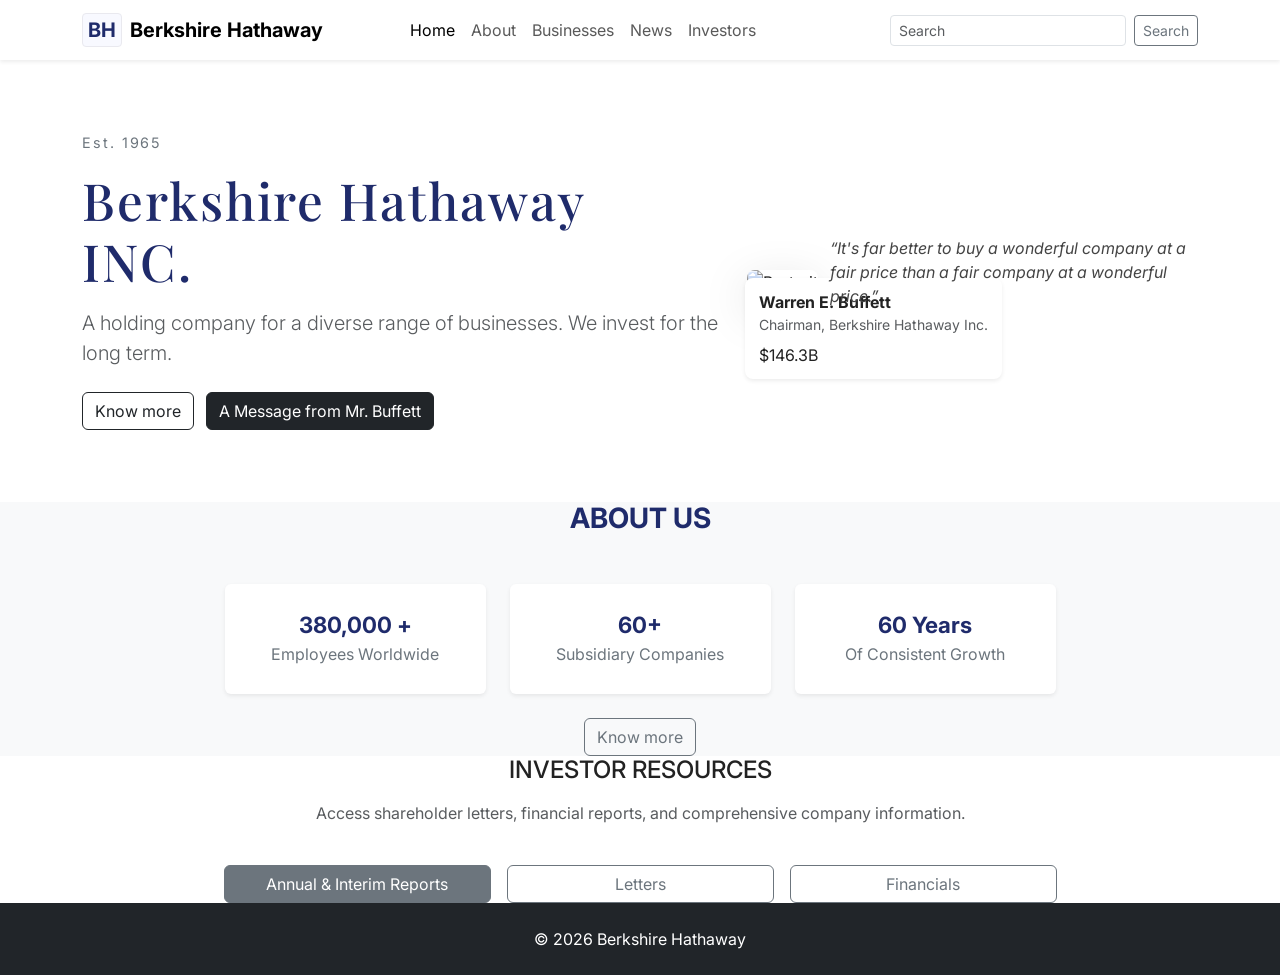
==== index.html @ 02ec0258 "Homepage: redesign hero, profile card, stats" ====
<!doctype html>
<html lang="en">
  <head>
    <meta charset="utf-8">
    <meta name="viewport" content="width=device-width, initial-scale=1">
    <title>G7 HCI Final Project — Home</title>
    <link href="https://fonts.googleapis.com/css2?family=Playfair+Display:wght@400;700;900&family=Inter:wght@300;400;600&display=swap" rel="stylesheet">
    <link href="https://cdn.jsdelivr.net/npm/bootstrap@5.3.2/dist/css/bootstrap.min.css" rel="stylesheet">
    <link rel="stylesheet" href="css/style.css">
  </head>
  <body>
    <nav class="navbar navbar-expand-lg navbar-light bg-white shadow-sm">
      <div class="container">
        <a class="navbar-brand d-flex align-items-center" href="#"><div class="brand-box me-2">BH</div><span class="fw-bold">Berkshire Hathaway</span></a>
        <button class="navbar-toggler" type="button" data-bs-toggle="collapse" data-bs-target="#navmenu">
          <span class="navbar-toggler-icon"></span>
        </button>
        <div class="collapse navbar-collapse" id="navmenu">
          <ul class="navbar-nav mx-auto mb-2 mb-lg-0">
            <li class="nav-item"><a class="nav-link active" href="#">Home</a></li>
            <li class="nav-item"><a class="nav-link" href="#about">About</a></li>
            <li class="nav-item"><a class="nav-link" href="#businesses">Businesses</a></li>
            <li class="nav-item"><a class="nav-link" href="#news">News</a></li>
            <li class="nav-item"><a class="nav-link" href="#investors">Investors</a></li>
          </ul>
          <form class="d-flex ms-auto" role="search">
            <input class="form-control form-control-sm me-2" type="search" placeholder="Search" aria-label="Search">
            <button class="btn btn-outline-secondary btn-sm" type="submit">Search</button>
          </form>
        </div>
      </div>
    </nav>

    <header class="hero py-6">
      <div class="container">
        <div class="row align-items-center">
          <div class="col-lg-7 text-center text-lg-start">
            <p class="est">Est. 1965</p>
            <h1 class="site-title">Berkshire Hathaway <span class="block">INC.</span></h1>
            <p class="lead text-muted mt-3">A holding company for a diverse range of businesses. We invest for the long term.</p>
            <div class="mt-4">
              <a href="#about" class="btn btn-outline-dark me-2">Know more</a>
              <a href="#message" class="btn btn-dark">A Message from Mr. Buffett</a>
            </div>
          </div>

          <div class="col-lg-5 position-relative mt-5 mt-lg-0">
            <img src="https://images.unsplash.com/photo-1544005313-94ddf0286df2?auto=format&fit=crop&w=800&q=80" alt="Portrait" class="img-fluid rounded-3 shadow-lg hero-img">
            <div class="profile-card shadow-sm">
              <div class="fw-bold">Warren E. Buffett</div>
              <div class="text-muted small">Chairman, Berkshire Hathaway Inc.</div>
              <div class="mt-2">$146.3B</div>
            </div>
            <blockquote class="blockquote-quote">“It's far better to buy a wonderful company at a fair price than a fair company at a wonderful price.”</blockquote>
          </div>
        </div>
      </div>
    </header>

    <section id="about" class="py-6 bg-light">
      <div class="container text-center">
        <h3 class="section-title">ABOUT US</h3>
        <div class="row mt-4 g-4 justify-content-center">
          <div class="col-md-3">
            <div class="stat-card shadow-sm p-4 bg-white rounded">
              <div class="stat-number">380,000 +</div>
              <div class="stat-label">Employees Worldwide</div>
            </div>
          </div>
          <div class="col-md-3">
            <div class="stat-card shadow-sm p-4 bg-white rounded">
              <div class="stat-number">60+</div>
              <div class="stat-label">Subsidiary Companies</div>
            </div>
          </div>
          <div class="col-md-3">
            <div class="stat-card shadow-sm p-4 bg-white rounded">
              <div class="stat-number">60 Years</div>
              <div class="stat-label">Of Consistent Growth</div>
            </div>
          </div>
        </div>
        <div class="mt-4"><a class="btn btn-outline-secondary" href="#">Know more</a></div>
      </div>
    </section>

    <section id="investors" class="py-6">
      <div class="container text-center">
        <h4 class="mb-3">INVESTOR RESOURCES</h4>
        <p class="text-muted">Access shareholder letters, financial reports, and comprehensive company information.</p>
        <div class="row mt-4 g-3 justify-content-center">
          <div class="col-md-3"><a class="btn btn-secondary w-100" href="#">Annual & Interim Reports</a></div>
          <div class="col-md-3"><a class="btn btn-outline-secondary w-100" href="#">Letters</a></div>
          <div class="col-md-3"><a class="btn btn-outline-secondary w-100" href="#">Financials</a></div>
        </div>
      </div>
    </section>

    <footer class="bg-dark text-white py-4">
      <div class="container text-center">© 2026 Berkshire Hathaway</div>
    </footer>

    <script src="https://cdn.jsdelivr.net/npm/bootstrap@5.3.2/dist/js/bootstrap.bundle.min.js"></script>
  </body>
</html>
---- css/style.css ----
/* Custom styles for the homepage */
:root{--accent:#1f2b6b;--muted:#6c757d}
body{font-family:Inter, system-ui, -apple-system, "Segoe UI", Roboto, "Helvetica Neue", Arial; color:#222}
.brand-box{width:40px;height:34px;border:1px solid #e9e9ef;display:inline-flex;align-items:center;justify-content:center;font-weight:700;background:#f8f9ff;color:var(--accent);border-radius:4px}
.hero{padding-top:4.5rem;padding-bottom:4.5rem}
.est{font-size:.9rem;color:var(--muted);letter-spacing:.12rem}
.site-title{font-family:'Playfair Display', serif;font-size:3.2rem;color:var(--accent);letter-spacing:.12rem}
.site-title .block{display:block}
.hero-img{width:100%;height:auto;object-fit:cover}
.profile-card{position:absolute;left:10px;top:10px;background:#fff;padding:12px 14px;border-radius:8px;min-width:160px}
.blockquote-quote{position:absolute;right:0;bottom:-30px;width:80%;font-style:italic;color:#444}
.section-title{color:var(--accent);font-weight:700}
.stat-card{min-height:110px}
.stat-number{font-size:1.4rem;font-weight:700;color:var(--accent)}
.stat-label{color:var(--muted)}
@media (max-width:991px){
	.site-title{font-size:2.2rem}
	.blockquote-quote{position:static;margin-top:12px}
	.profile-card{position:static;margin-top:12px}
}
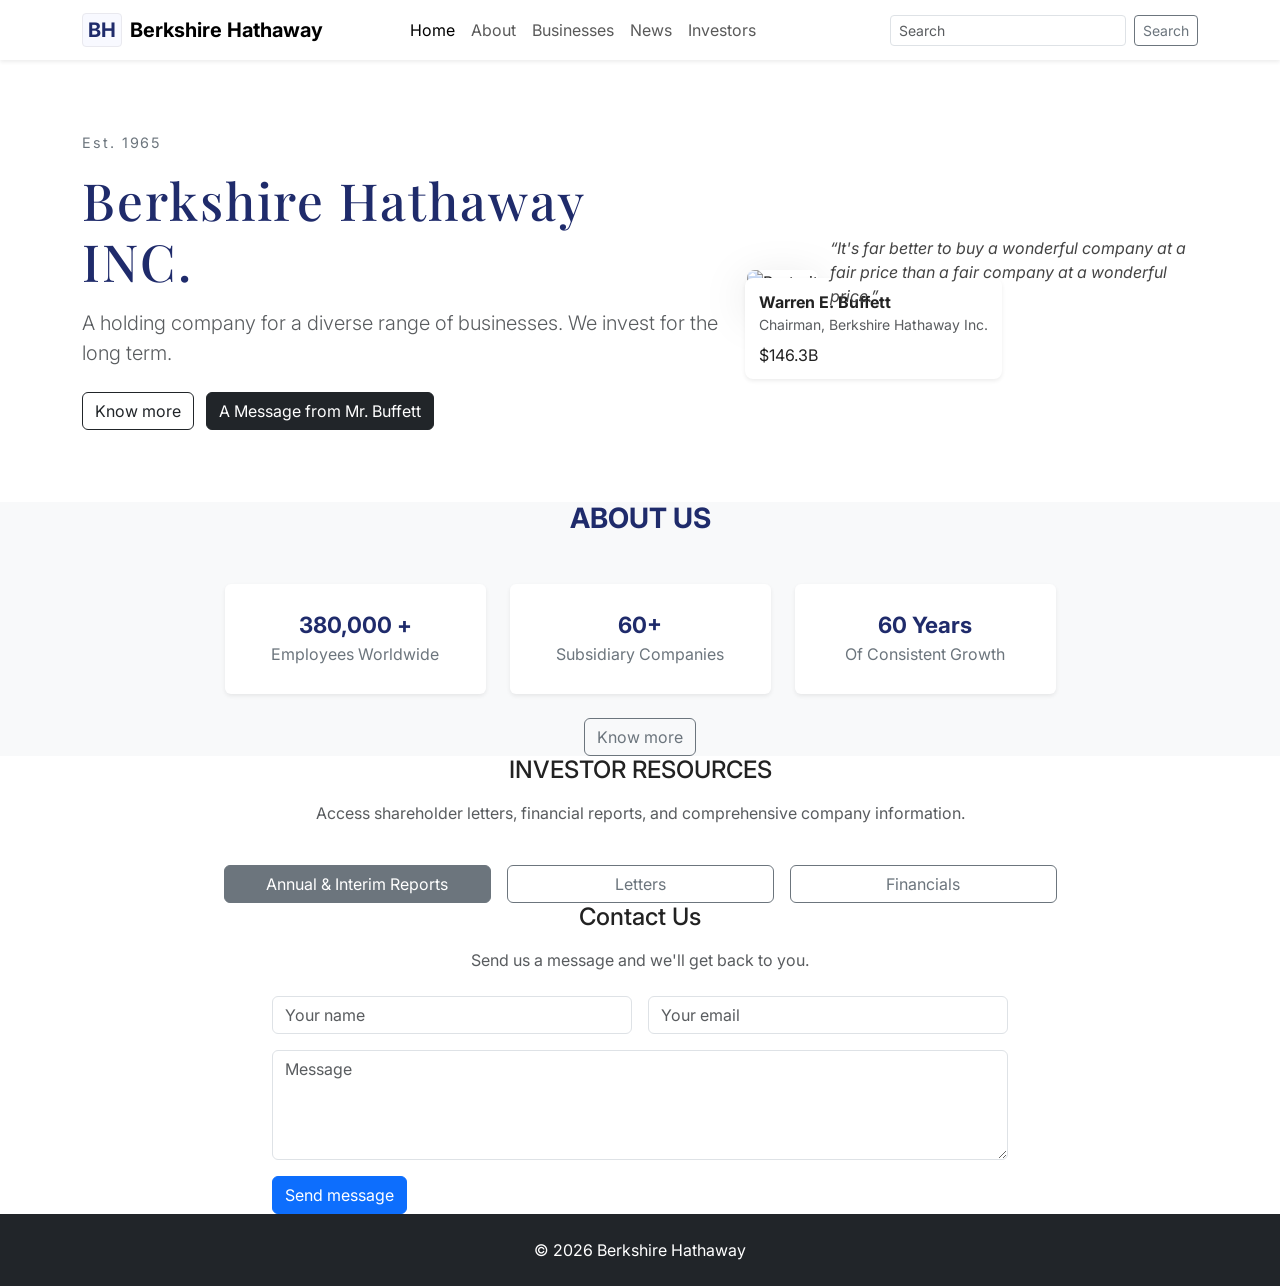
==== commit 9f8b91d3: "Add contact form and client JS to connect to backend" ====
--- a/index.html
+++ b/index.html
@@ -96,10 +96,39 @@
       </div>
     </section>
 
+    <section id="contact" class="py-6 bg-white">
+      <div class="container">
+        <div class="row justify-content-center">
+          <div class="col-lg-8">
+            <h4 class="text-center mb-3">Contact Us</h4>
+            <p class="text-center text-muted">Send us a message and we'll get back to you.</p>
+            <form id="contactForm" class="mt-4">
+              <div class="row g-3">
+                <div class="col-md-6">
+                  <input name="name" class="form-control" placeholder="Your name" required>
+                </div>
+                <div class="col-md-6">
+                  <input name="email" type="email" class="form-control" placeholder="Your email" required>
+                </div>
+                <div class="col-12">
+                  <textarea name="message" class="form-control" rows="4" placeholder="Message" required></textarea>
+                </div>
+                <div class="col-12 d-flex align-items-center">
+                  <button class="btn btn-primary me-3" type="submit">Send message</button>
+                  <div id="contactStatus" class="small text-muted"></div>
+                </div>
+              </div>
+            </form>
+          </div>
+        </div>
+      </div>
+    </section>
+
     <footer class="bg-dark text-white py-4">
       <div class="container text-center">© 2026 Berkshire Hathaway</div>
     </footer>
 
+    <script src="js/main.js"></script>
     <script src="https://cdn.jsdelivr.net/npm/bootstrap@5.3.2/dist/js/bootstrap.bundle.min.js"></script>
   </body>
 </html>
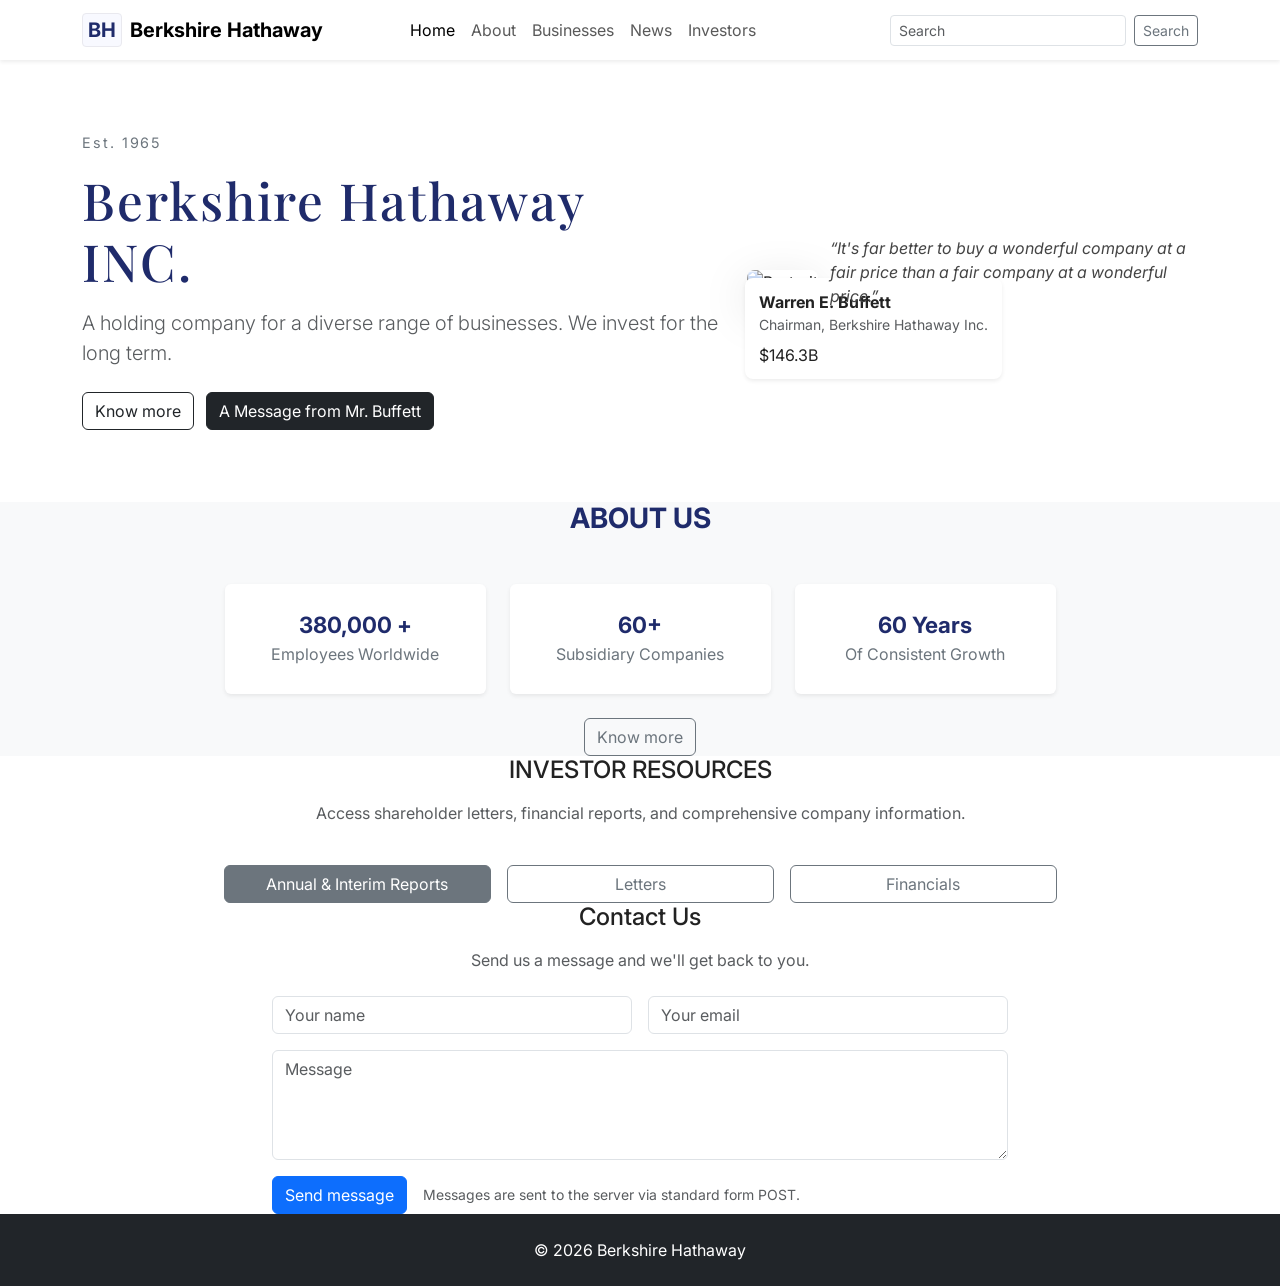
==== commit 9d791962: "Remove js/main.js and convert contact form to HTML POST" ====
--- a/index.html
+++ b/index.html
@@ -11,17 +11,17 @@
   <body>
     <nav class="navbar navbar-expand-lg navbar-light bg-white shadow-sm">
       <div class="container">
-        <a class="navbar-brand d-flex align-items-center" href="#"><div class="brand-box me-2">BH</div><span class="fw-bold">Berkshire Hathaway</span></a>
+        <a class="navbar-brand d-flex align-items-center" href="index.html"><div class="brand-box me-2">BH</div><span class="fw-bold">Berkshire Hathaway</span></a>
         <button class="navbar-toggler" type="button" data-bs-toggle="collapse" data-bs-target="#navmenu">
           <span class="navbar-toggler-icon"></span>
         </button>
         <div class="collapse navbar-collapse" id="navmenu">
           <ul class="navbar-nav mx-auto mb-2 mb-lg-0">
-            <li class="nav-item"><a class="nav-link active" href="#">Home</a></li>
-            <li class="nav-item"><a class="nav-link" href="#about">About</a></li>
-            <li class="nav-item"><a class="nav-link" href="#businesses">Businesses</a></li>
-            <li class="nav-item"><a class="nav-link" href="#news">News</a></li>
-            <li class="nav-item"><a class="nav-link" href="#investors">Investors</a></li>
+            <li class="nav-item"><a class="nav-link active" href="index.html">Home</a></li>
+            <li class="nav-item"><a class="nav-link" href="about.html">About</a></li>
+            <li class="nav-item"><a class="nav-link" href="#">Businesses</a></li>
+            <li class="nav-item"><a class="nav-link" href="news.html">News</a></li>
+            <li class="nav-item"><a class="nav-link" href="index.html#investors">Investors</a></li>
           </ul>
           <form class="d-flex ms-auto" role="search">
             <input class="form-control form-control-sm me-2" type="search" placeholder="Search" aria-label="Search">
@@ -102,7 +102,7 @@
           <div class="col-lg-8">
             <h4 class="text-center mb-3">Contact Us</h4>
             <p class="text-center text-muted">Send us a message and we'll get back to you.</p>
-            <form id="contactForm" class="mt-4">
+            <form id="contactForm" class="mt-4" action="/api/contact" method="post">
               <div class="row g-3">
                 <div class="col-md-6">
                   <input name="name" class="form-control" placeholder="Your name" required>
@@ -115,7 +115,7 @@
                 </div>
                 <div class="col-12 d-flex align-items-center">
                   <button class="btn btn-primary me-3" type="submit">Send message</button>
-                  <div id="contactStatus" class="small text-muted"></div>
+                  <div class="small text-muted">Messages are sent to the server via standard form POST.</div>
                 </div>
               </div>
             </form>
@@ -128,7 +128,6 @@
       <div class="container text-center">© 2026 Berkshire Hathaway</div>
     </footer>
 
-    <script src="js/main.js"></script>
     <script src="https://cdn.jsdelivr.net/npm/bootstrap@5.3.2/dist/js/bootstrap.bundle.min.js"></script>
   </body>
 </html>
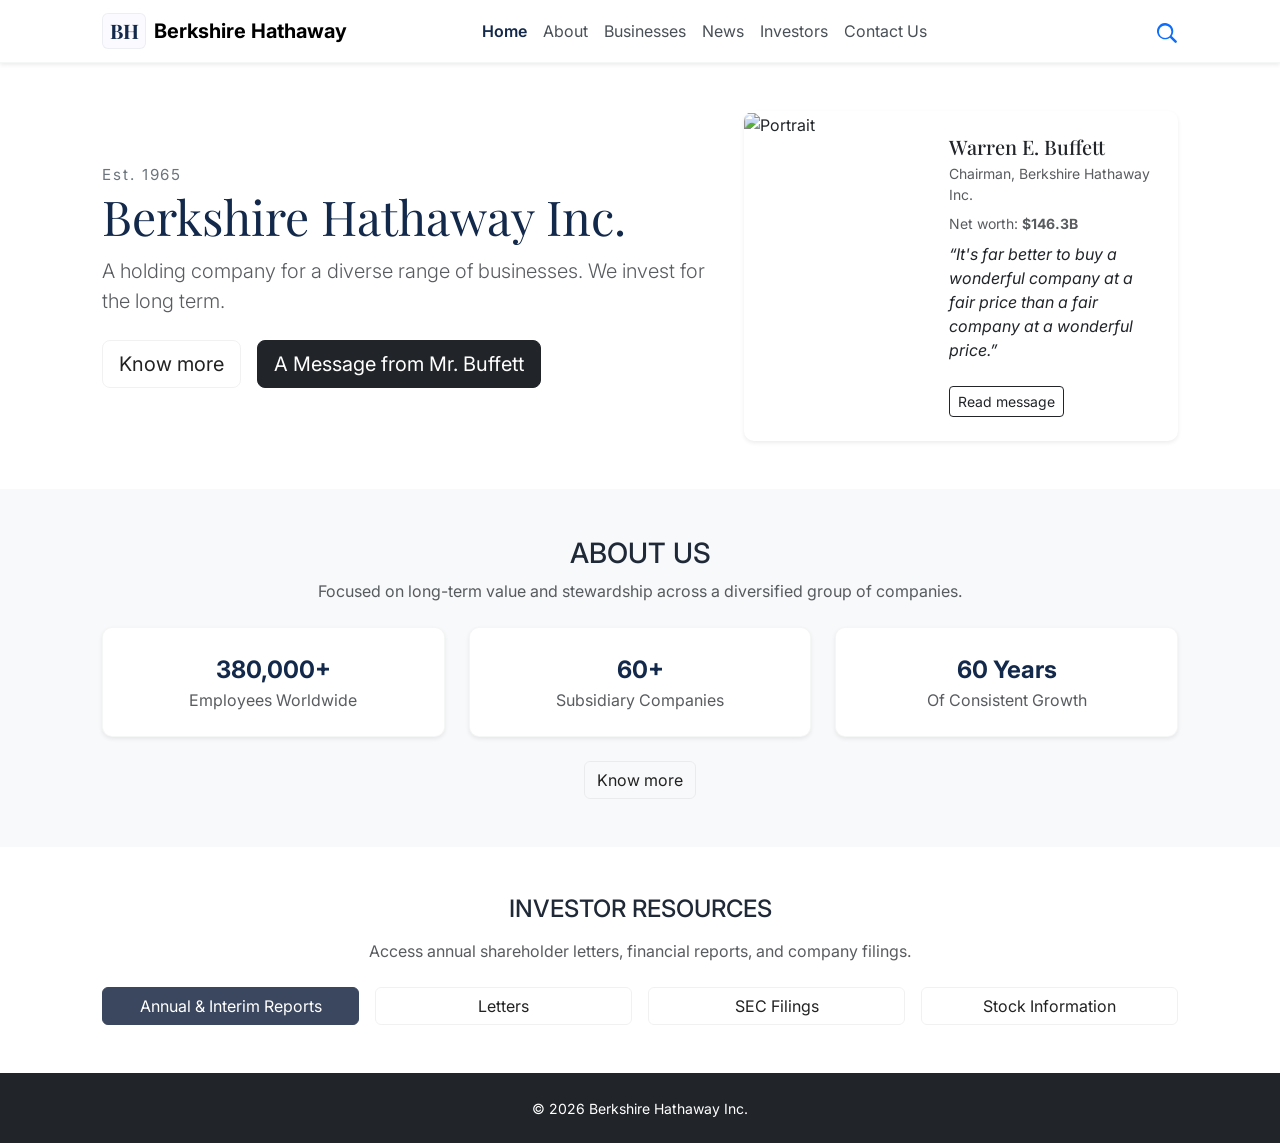
==== commit 512cc54f: "Polished corporate homepage: new layout, hero, about, investor sections; updated styles" ====
--- a/index.html
+++ b/index.html
@@ -1,133 +1,161 @@
 <!doctype html>
+<!--
+  Corporate homepage (Bootstrap) — clean, minimal, responsive
+  - Uses Playfair Display for headings and Inter for body
+  - Neutral palette, sticky navbar, hero with portrait card
+-->
 <html lang="en">
   <head>
-    <meta charset="utf-8">
-    <meta name="viewport" content="width=device-width, initial-scale=1">
-    <title>G7 HCI Final Project — Home</title>
+    <meta charset="utf-8" />
+    <meta name="viewport" content="width=device-width, initial-scale=1" />
+    <title>Berkshire Hathaway Inc. — Home</title>
+
+    <!-- Fonts -->
     <link href="https://fonts.googleapis.com/css2?family=Playfair+Display:wght@400;700;900&family=Inter:wght@300;400;600&display=swap" rel="stylesheet">
+
+    <!-- Bootstrap CSS (CDN) -->
     <link href="https://cdn.jsdelivr.net/npm/bootstrap@5.3.2/dist/css/bootstrap.min.css" rel="stylesheet">
+
+    <!-- Custom styles -->
     <link rel="stylesheet" href="css/style.css">
   </head>
+
   <body>
-    <nav class="navbar navbar-expand-lg navbar-light bg-white shadow-sm">
-      <div class="container">
-        <a class="navbar-brand d-flex align-items-center" href="index.html"><div class="brand-box me-2">BH</div><span class="fw-bold">Berkshire Hathaway</span></a>
-        <button class="navbar-toggler" type="button" data-bs-toggle="collapse" data-bs-target="#navmenu">
-          <span class="navbar-toggler-icon"></span>
-        </button>
-        <div class="collapse navbar-collapse" id="navmenu">
-          <ul class="navbar-nav mx-auto mb-2 mb-lg-0">
-            <li class="nav-item"><a class="nav-link active" href="index.html">Home</a></li>
-            <li class="nav-item"><a class="nav-link" href="about.html">About</a></li>
-            <li class="nav-item"><a class="nav-link" href="#">Businesses</a></li>
-            <li class="nav-item"><a class="nav-link" href="news.html">News</a></li>
-            <li class="nav-item"><a class="nav-link" href="index.html#investors">Investors</a></li>
-          </ul>
-          <form class="d-flex ms-auto" role="search">
-            <input class="form-control form-control-sm me-2" type="search" placeholder="Search" aria-label="Search">
-            <button class="btn btn-outline-secondary btn-sm" type="submit">Search</button>
-          </form>
+    <!-- Navbar: sticky, centered nav links, search icon on right -->
+    <header class="site-header shadow-sm">
+      <nav class="navbar navbar-expand-lg navbar-light">
+        <div class="container">
+          <a class="navbar-brand d-flex align-items-center" href="index.html">
+            <div class="brand-box me-2">BH</div>
+            <div class="brand-text">
+              <strong>Berkshire Hathaway</strong>
+            </div>
+          </a>
+
+          <button class="navbar-toggler" type="button" data-bs-toggle="collapse" data-bs-target="#navmenu" aria-controls="navmenu" aria-expanded="false" aria-label="Toggle navigation">
+            <span class="navbar-toggler-icon"></span>
+          </button>
+
+          <div class="collapse navbar-collapse" id="navmenu">
+            <ul class="navbar-nav mx-auto mb-2 mb-lg-0">
+              <li class="nav-item"><a class="nav-link active" href="index.html">Home</a></li>
+              <li class="nav-item"><a class="nav-link" href="about.html">About</a></li>
+              <li class="nav-item"><a class="nav-link" href="#">Businesses</a></li>
+              <li class="nav-item"><a class="nav-link" href="news.html">News</a></li>
+              <li class="nav-item"><a class="nav-link" href="#investors">Investors</a></li>
+              <li class="nav-item"><a class="nav-link" href="#contact">Contact Us</a></li>
+            </ul>
+
+            <form class="d-flex align-items-center ms-auto" role="search">
+              <button class="btn btn-link p-0" aria-label="Search">
+                <!-- simple search icon -->
+                <svg xmlns="http://www.w3.org/2000/svg" width="20" height="20" fill="currentColor" class="bi bi-search" viewBox="0 0 16 16">
+                  <path d="M11.742 10.344a6.5 6.5 0 1 0-1.397 1.398h-.001l3.85 3.85a1 1 0 0 0 1.415-1.414l-3.85-3.85zm-5.242 1.656a5 5 0 1 1 0-10 5 5 0 0 1 0 10z"/>
+                </svg>
+              </button>
+            </form>
+          </div>
         </div>
-      </div>
-    </nav>
+      </nav>
+    </header>
 
-    <header class="hero py-6">
-      <div class="container">
-        <div class="row align-items-center">
-          <div class="col-lg-7 text-center text-lg-start">
-            <p class="est">Est. 1965</p>
-            <h1 class="site-title">Berkshire Hathaway <span class="block">INC.</span></h1>
-            <p class="lead text-muted mt-3">A holding company for a diverse range of businesses. We invest for the long term.</p>
-            <div class="mt-4">
-              <a href="#about" class="btn btn-outline-dark me-2">Know more</a>
-              <a href="#message" class="btn btn-dark">A Message from Mr. Buffett</a>
+    <!-- Main content container (max-width centered) -->
+    <main class="site-main">
+      <!-- Hero -->
+      <section class="hero-section py-5">
+        <div class="container">
+          <div class="row align-items-center gy-4">
+            <!-- Left: Heading and CTAs -->
+            <div class="col-lg-7 text-center text-lg-start">
+              <p class="est">Est. 1965</p>
+              <h1 class="display-4 site-title">Berkshire Hathaway <span class="fw-normal">Inc.</span></h1>
+              <p class="lead text-muted mt-3">A holding company for a diverse range of businesses. We invest for the long term.</p>
+
+              <div class="mt-4 d-flex flex-column flex-sm-row gap-2 gap-sm-3 justify-content-center justify-content-lg-start">
+                <a class="btn btn-outline-secondary btn-lg" href="about.html">Know more</a>
+                <a class="btn btn-dark btn-lg" href="#contact">A Message from Mr. Buffett</a>
+              </div>
+            </div>
+
+            <!-- Right: Portrait card + quote -->
+            <div class="col-lg-5">
+              <div class="card portrait-card border-0 shadow-sm overflow-hidden">
+                <div class="row g-0">
+                  <div class="col-5 d-none d-md-block px-0">
+                    <!-- Placeholder image -->
+                    <img src="https://images.unsplash.com/photo-1544005313-94ddf0286df2?auto=format&fit=crop&w=600&q=80" alt="Portrait" class="img-fluid h-100 object-cover" />
+                  </div>
+                  <div class="col-md-7 p-4">
+                    <h5 class="mb-1">Warren E. Buffett</h5>
+                    <p class="small text-muted mb-2">Chairman, Berkshire Hathaway Inc.</p>
+                    <p class="mb-2 text-muted small">Net worth: <strong>$146.3B</strong></p>
+                    <p class="fst-italic">“It's far better to buy a wonderful company at a fair price than a fair company at a wonderful price.”</p>
+                    <a class="btn btn-sm btn-outline-dark mt-2" href="#">Read message</a>
+                  </div>
+                </div>
+              </div>
+            </div>
+          </div>
+        </div>
+      </section>
+
+      <!-- About section -->
+      <section id="about" class="py-5 bg-light">
+        <div class="container text-center">
+          <h3 class="section-title">ABOUT US</h3>
+          <p class="text-muted mb-4">Focused on long-term value and stewardship across a diversified group of companies.</p>
+
+          <div class="row g-4 justify-content-center">
+            <div class="col-md-4">
+              <div class="card info-card shadow-sm p-4">
+                <div class="stat-number">380,000+</div>
+                <div class="stat-label text-muted">Employees Worldwide</div>
+              </div>
+            </div>
+
+            <div class="col-md-4">
+              <div class="card info-card shadow-sm p-4">
+                <div class="stat-number">60+</div>
+                <div class="stat-label text-muted">Subsidiary Companies</div>
+              </div>
+            </div>
+
+            <div class="col-md-4">
+              <div class="card info-card shadow-sm p-4">
+                <div class="stat-number">60 Years</div>
+                <div class="stat-label text-muted">Of Consistent Growth</div>
+              </div>
             </div>
           </div>
 
-          <div class="col-lg-5 position-relative mt-5 mt-lg-0">
-            <img src="https://images.unsplash.com/photo-1544005313-94ddf0286df2?auto=format&fit=crop&w=800&q=80" alt="Portrait" class="img-fluid rounded-3 shadow-lg hero-img">
-            <div class="profile-card shadow-sm">
-              <div class="fw-bold">Warren E. Buffett</div>
-              <div class="text-muted small">Chairman, Berkshire Hathaway Inc.</div>
-              <div class="mt-2">$146.3B</div>
-            </div>
-            <blockquote class="blockquote-quote">“It's far better to buy a wonderful company at a fair price than a fair company at a wonderful price.”</blockquote>
+          <div class="mt-4">
+            <a class="btn btn-outline-secondary" href="about.html">Know more</a>
           </div>
         </div>
-      </div>
-    </header>
+      </section>
 
-    <section id="about" class="py-6 bg-light">
-      <div class="container text-center">
-        <h3 class="section-title">ABOUT US</h3>
-        <div class="row mt-4 g-4 justify-content-center">
-          <div class="col-md-3">
-            <div class="stat-card shadow-sm p-4 bg-white rounded">
-              <div class="stat-number">380,000 +</div>
-              <div class="stat-label">Employees Worldwide</div>
-            </div>
-          </div>
-          <div class="col-md-3">
-            <div class="stat-card shadow-sm p-4 bg-white rounded">
-              <div class="stat-number">60+</div>
-              <div class="stat-label">Subsidiary Companies</div>
-            </div>
-          </div>
-          <div class="col-md-3">
-            <div class="stat-card shadow-sm p-4 bg-white rounded">
-              <div class="stat-number">60 Years</div>
-              <div class="stat-label">Of Consistent Growth</div>
-            </div>
+      <!-- Investor resources -->
+      <section id="investors" class="py-5">
+        <div class="container text-center">
+          <h4 class="mb-3">INVESTOR RESOURCES</h4>
+          <p class="text-muted mb-4">Access annual shareholder letters, financial reports, and company filings.</p>
+
+          <div class="row g-3 justify-content-center">
+            <div class="col-sm-6 col-md-3"><a class="btn btn-secondary w-100" href="#">Annual & Interim Reports</a></div>
+            <div class="col-sm-6 col-md-3"><a class="btn btn-outline-secondary w-100" href="#">Letters</a></div>
+            <div class="col-sm-6 col-md-3"><a class="btn btn-outline-secondary w-100" href="#">SEC Filings</a></div>
+            <div class="col-sm-6 col-md-3"><a class="btn btn-outline-secondary w-100" href="#">Stock Information</a></div>
           </div>
         </div>
-        <div class="mt-4"><a class="btn btn-outline-secondary" href="#">Know more</a></div>
-      </div>
-    </section>
+      </section>
+    </main>
 
-    <section id="investors" class="py-6">
-      <div class="container text-center">
-        <h4 class="mb-3">INVESTOR RESOURCES</h4>
-        <p class="text-muted">Access shareholder letters, financial reports, and comprehensive company information.</p>
-        <div class="row mt-4 g-3 justify-content-center">
-          <div class="col-md-3"><a class="btn btn-secondary w-100" href="#">Annual & Interim Reports</a></div>
-          <div class="col-md-3"><a class="btn btn-outline-secondary w-100" href="#">Letters</a></div>
-          <div class="col-md-3"><a class="btn btn-outline-secondary w-100" href="#">Financials</a></div>
-        </div>
-      </div>
-    </section>
-
-    <section id="contact" class="py-6 bg-white">
-      <div class="container">
-        <div class="row justify-content-center">
-          <div class="col-lg-8">
-            <h4 class="text-center mb-3">Contact Us</h4>
-            <p class="text-center text-muted">Send us a message and we'll get back to you.</p>
-            <form id="contactForm" class="mt-4" action="/api/contact" method="post">
-              <div class="row g-3">
-                <div class="col-md-6">
-                  <input name="name" class="form-control" placeholder="Your name" required>
-                </div>
-                <div class="col-md-6">
-                  <input name="email" type="email" class="form-control" placeholder="Your email" required>
-                </div>
-                <div class="col-12">
-                  <textarea name="message" class="form-control" rows="4" placeholder="Message" required></textarea>
-                </div>
-                <div class="col-12 d-flex align-items-center">
-                  <button class="btn btn-primary me-3" type="submit">Send message</button>
-                  <div class="small text-muted">Messages are sent to the server via standard form POST.</div>
-                </div>
-              </div>
-            </form>
-          </div>
-        </div>
-      </div>
-    </section>
-
-    <footer class="bg-dark text-white py-4">
-      <div class="container text-center">© 2026 Berkshire Hathaway</div>
+    <!-- Footer -->
+    <footer class="py-4 bg-dark text-white">
+      <div class="container text-center small">© 2026 Berkshire Hathaway Inc.</div>
     </footer>
 
+    <!-- Bootstrap JS (bundle includes Popper) -->
     <script src="https://cdn.jsdelivr.net/npm/bootstrap@5.3.2/dist/js/bootstrap.bundle.min.js"></script>
   </body>
 </html>
--- a/css/style.css
+++ b/css/style.css
@@ -1,20 +1,49 @@
-/* Custom styles for the homepage */
-:root{--accent:#1f2b6b;--muted:#6c757d}
-body{font-family:Inter, system-ui, -apple-system, "Segoe UI", Roboto, "Helvetica Neue", Arial; color:#222}
-.brand-box{width:40px;height:34px;border:1px solid #e9e9ef;display:inline-flex;align-items:center;justify-content:center;font-weight:700;background:#f8f9ff;color:var(--accent);border-radius:4px}
-.hero{padding-top:4.5rem;padding-bottom:4.5rem}
-.est{font-size:.9rem;color:var(--muted);letter-spacing:.12rem}
-.site-title{font-family:'Playfair Display', serif;font-size:3.2rem;color:var(--accent);letter-spacing:.12rem}
-.site-title .block{display:block}
-.hero-img{width:100%;height:auto;object-fit:cover}
-.profile-card{position:absolute;left:10px;top:10px;background:#fff;padding:12px 14px;border-radius:8px;min-width:160px}
-.blockquote-quote{position:absolute;right:0;bottom:-30px;width:80%;font-style:italic;color:#444}
-.section-title{color:var(--accent);font-weight:700}
-.stat-card{min-height:110px}
-.stat-number{font-size:1.4rem;font-weight:700;color:var(--accent)}
-.stat-label{color:var(--muted)}
+/* Global variables */
+:root{
+	--accent: #13294b; /* deep navy accent */
+	--muted: #6c757d;   /* muted gray */
+	--container-w: 1100px;
+}
+
+/* Base layout */
+html,body{height:100%;margin:0}
+body{font-family:Inter, system-ui, -apple-system, "Segoe UI", Roboto, Arial; color:#1f2937;background:#ffffff}
+
+/* Site header / navbar */
+.site-header{position:sticky;top:0;z-index:1030;background:rgba(255,255,255,0.9);backdrop-filter:blur(4px);border-bottom:1px solid rgba(16,24,40,0.04)}
+.navbar{padding-top:.5rem;padding-bottom:.5rem}
+.brand-box{width:44px;height:36px;border-radius:6px;display:inline-flex;align-items:center;justify-content:center;font-weight:700;background:#fbfbff;color:var(--accent);border:1px solid rgba(19,41,75,0.06);font-family:'Playfair Display', serif}
+.navbar .nav-link{color:#495057;padding:.5rem .75rem;border-radius:6px;transition:all .12s ease}
+.navbar .nav-link:hover{color:var(--accent);background:rgba(19,41,75,0.03)}
+.navbar .nav-link.active{color:var(--accent);font-weight:600}
+
+/* Header / Hero */
+.hero-section{padding-top:4.5rem;padding-bottom:3.5rem}
+.est{font-size:.95rem;color:var(--muted);letter-spacing:.12rem;margin-bottom:.35rem}
+.site-title{font-family:'Playfair Display', serif;font-size:3rem;color:var(--accent);line-height:1}
+.site-title .fw-normal{font-weight:500}
+
+/* Portrait card */
+.portrait-card{border-radius:10px}
+.portrait-card .object-cover{object-fit:cover}
+.portrait-card h5{font-family:'Playfair Display', serif}
+
+/* Info cards */
+.info-card{border-radius:10px;background:#fff;border:1px solid rgba(16,24,40,0.04)}
+.info-card .stat-number{font-size:1.5rem;font-weight:700;color:var(--accent)}
+.info-card .stat-label{color:var(--muted)}
+
+/* Investor buttons */
+.btn-secondary{background:#3b475e;border-color:#3b475e}
+.btn-outline-secondary{color:#222;border-color:rgba(16,24,40,0.06)}
+
+/* Footer */
+footer{border-top:1px solid rgba(16,24,40,0.04)}
+
+/* Responsive tweaks */
 @media (max-width:991px){
-	.site-title{font-size:2.2rem}
-	.blockquote-quote{position:static;margin-top:12px}
-	.profile-card{position:static;margin-top:12px}
+	.site-title{font-size:2rem}
 }
+
+/* Utility */
+.container{max-width:var(--container-w)}
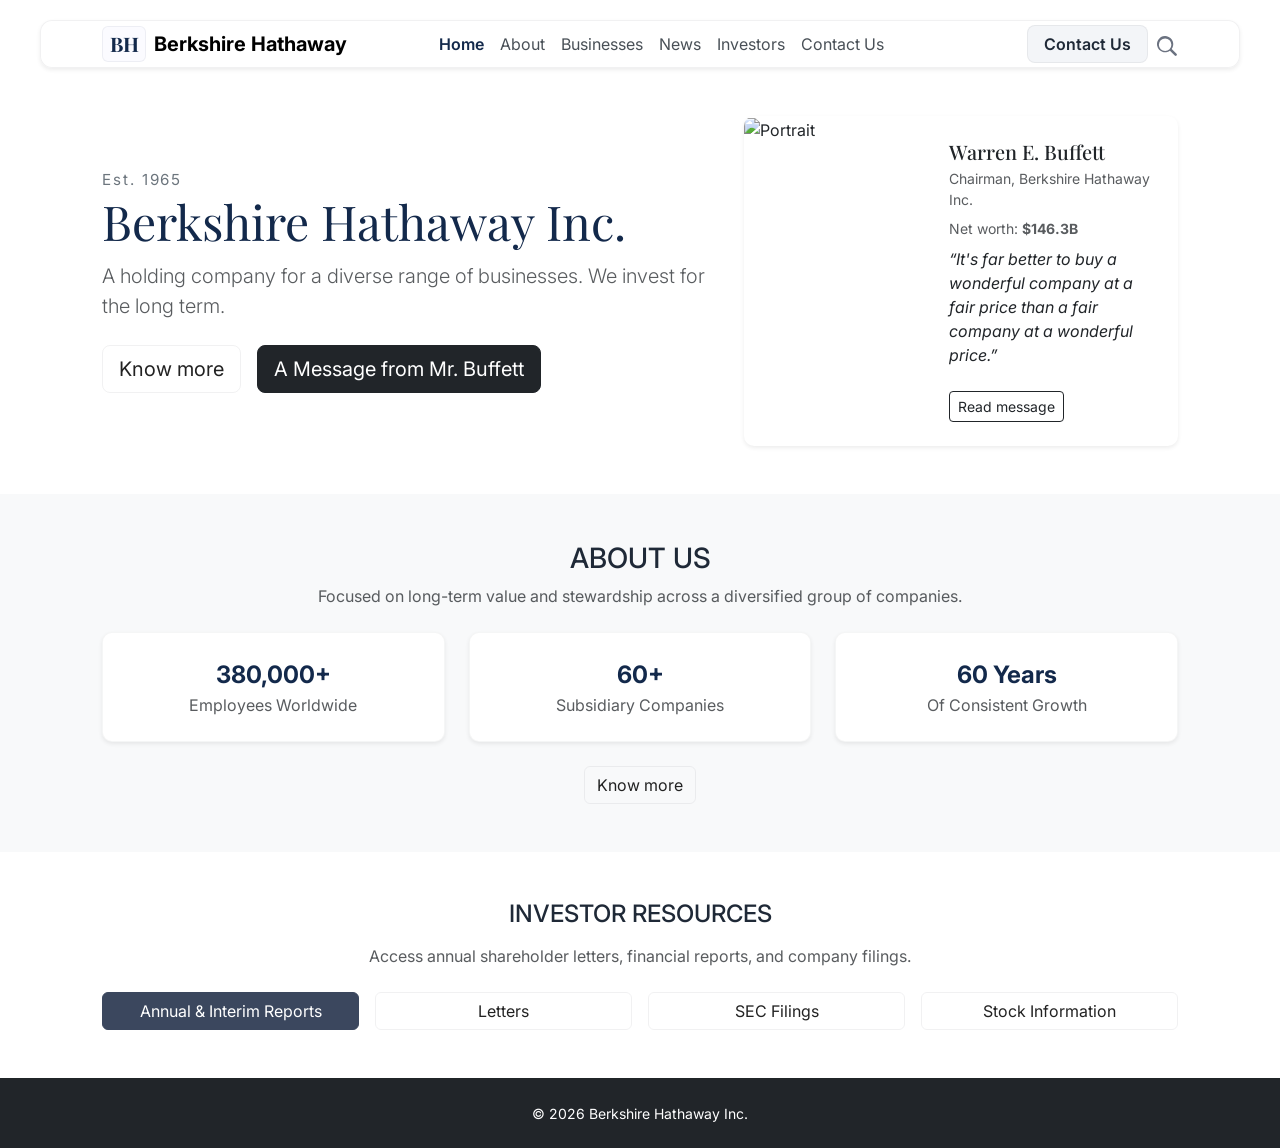
==== commit e12b01ed: "Make navbar floating and centered" ====
--- a/index.html
+++ b/index.html
@@ -22,8 +22,8 @@
 
   <body>
     <!-- Navbar: sticky, centered nav links, search icon on right -->
-    <header class="site-header shadow-sm">
-      <nav class="navbar navbar-expand-lg navbar-light">
+    <header class="site-header">
+      <nav class="navbar navbar-expand-lg navbar-light floating-navbar shadow-sm">
         <div class="container">
           <a class="navbar-brand d-flex align-items-center" href="index.html">
             <div class="brand-box me-2">BH</div>
@@ -46,14 +46,15 @@
               <li class="nav-item"><a class="nav-link" href="#contact">Contact Us</a></li>
             </ul>
 
-            <form class="d-flex align-items-center ms-auto" role="search">
-              <button class="btn btn-link p-0" aria-label="Search">
+            <div class="navbar-actions d-flex align-items-center ms-auto gap-2">
+              <a class="btn btn-contact px-3" href="#contact">Contact Us</a>
+              <button class="btn btn-link p-0 nav-search-btn" type="button" aria-label="Search">
                 <!-- simple search icon -->
                 <svg xmlns="http://www.w3.org/2000/svg" width="20" height="20" fill="currentColor" class="bi bi-search" viewBox="0 0 16 16">
                   <path d="M11.742 10.344a6.5 6.5 0 1 0-1.397 1.398h-.001l3.85 3.85a1 1 0 0 0 1.415-1.414l-3.85-3.85zm-5.242 1.656a5 5 0 1 1 0-10 5 5 0 0 1 0 10z"/>
                 </svg>
               </button>
-            </form>
+            </div>
           </div>
         </div>
       </nav>
--- a/css/style.css
+++ b/css/style.css
@@ -10,12 +10,40 @@
 body{font-family:Inter, system-ui, -apple-system, "Segoe UI", Roboto, Arial; color:#1f2937;background:#ffffff}
 
 /* Site header / navbar */
-.site-header{position:sticky;top:0;z-index:1030;background:rgba(255,255,255,0.9);backdrop-filter:blur(4px);border-bottom:1px solid rgba(16,24,40,0.04)}
-.navbar{padding-top:.5rem;padding-bottom:.5rem}
+.site-header{
+	position:sticky;
+	top:20px;
+	z-index:1030;
+	width:min(1200px, calc(100% - 24px));
+	margin:20px auto 0;
+	background:transparent;
+}
+.floating-navbar{
+	background:rgba(255,255,255,0.95);
+	border:1px solid rgba(16,24,40,0.06);
+	border-radius:12px;
+	backdrop-filter:blur(10px);
+	padding:.75rem 1rem;
+	box-shadow:0 10px 30px rgba(16,24,40,0.08);
+	transition:box-shadow .2s ease, transform .2s ease;
+}
+.floating-navbar:hover{
+	box-shadow:0 14px 36px rgba(16,24,40,0.12);
+	transform:translateY(-1px);
+}
+.navbar{padding:0}
 .brand-box{width:44px;height:36px;border-radius:6px;display:inline-flex;align-items:center;justify-content:center;font-weight:700;background:#fbfbff;color:var(--accent);border:1px solid rgba(19,41,75,0.06);font-family:'Playfair Display', serif}
-.navbar .nav-link{color:#495057;padding:.5rem .75rem;border-radius:6px;transition:all .12s ease}
-.navbar .nav-link:hover{color:var(--accent);background:rgba(19,41,75,0.03)}
+.navbar .nav-link{color:#495057;padding:.55rem .8rem;border-radius:8px;transition:all .15s ease;position:relative}
+.navbar .nav-link:hover{color:var(--accent);background:rgba(19,41,75,0.035)}
+.navbar .nav-link::after{content:"";position:absolute;left:.8rem;right:.8rem;bottom:.35rem;height:1px;background:currentColor;opacity:0;transform:scaleX(.75);transition:opacity .15s ease, transform .15s ease}
+.navbar .nav-link:hover::after{opacity:.8;transform:scaleX(1)}
 .navbar .nav-link.active{color:var(--accent);font-weight:600}
+.btn-contact{background:#f3f5f8;border:1px solid rgba(16,24,40,0.06);color:#1f2937;border-radius:8px;font-weight:600}
+.btn-contact:hover{background:#e9edf2;color:#111}
+.nav-search-btn{color:#6b7280}
+.nav-search-btn:hover{color:var(--accent)}
+
+
 
 /* Header / Hero */
 .hero-section{padding-top:4.5rem;padding-bottom:3.5rem}
@@ -42,7 +70,10 @@
 
 /* Responsive tweaks */
 @media (max-width:991px){
+	.site-header{top:12px;width:calc(100% - 16px);margin-top:12px}
+	.floating-navbar{padding:.7rem .9rem}
 	.site-title{font-size:2rem}
+	.navbar-actions{margin-top:.75rem}
 }
 
 /* Utility */
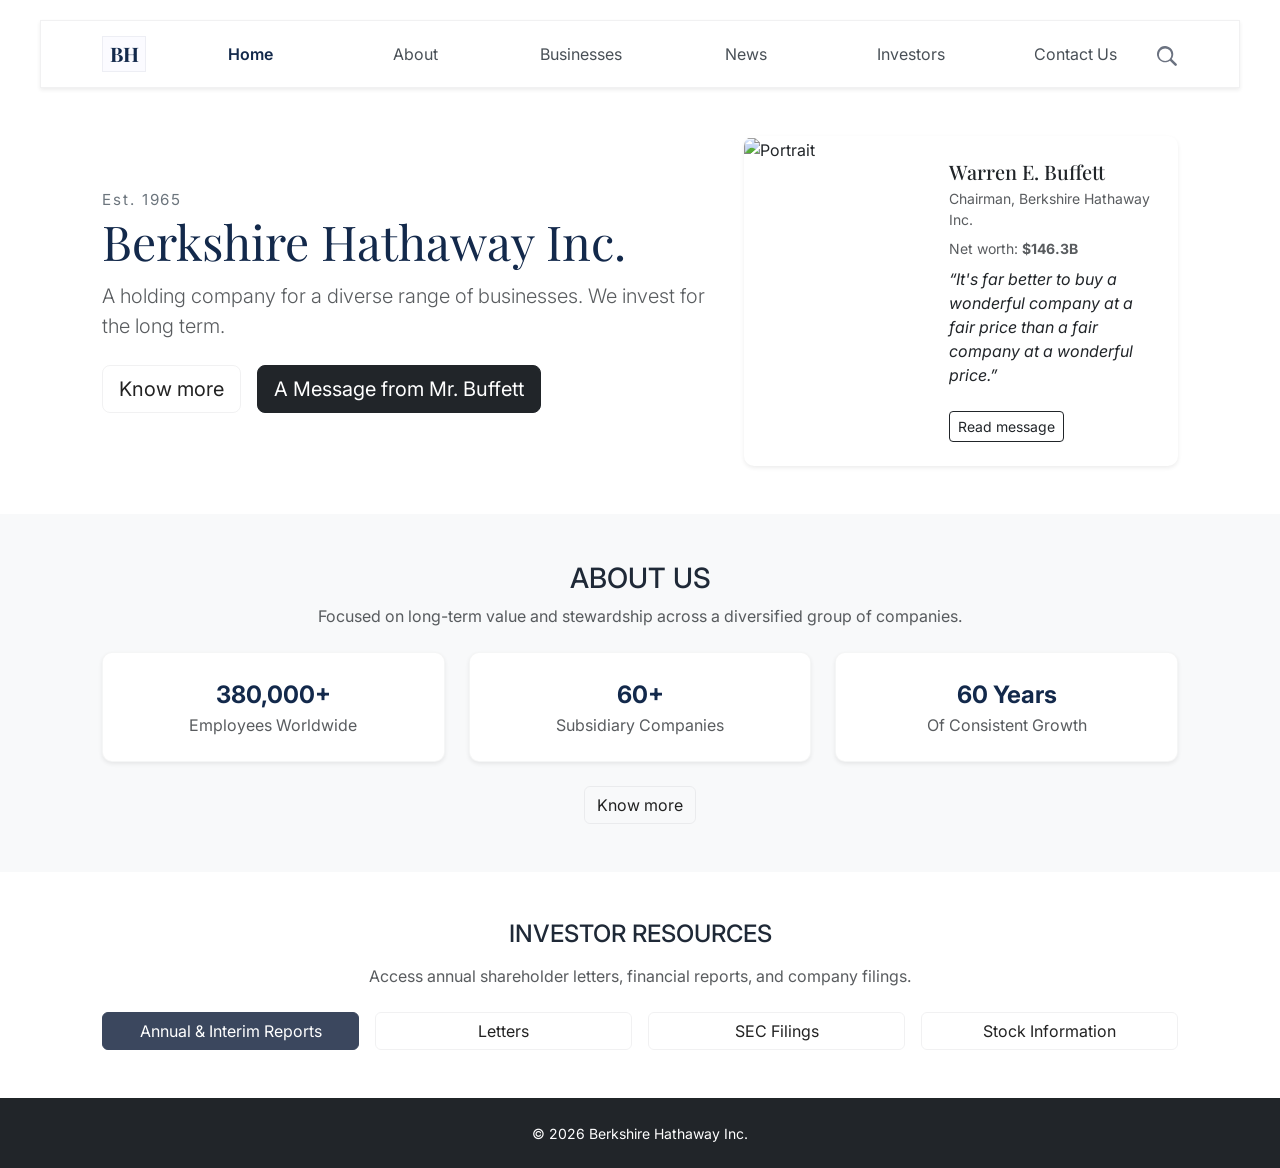
==== commit f8d1ed24: "Equalize navbar spacing" ====
--- a/index.html
+++ b/index.html
@@ -27,9 +27,9 @@
         <div class="container">
           <a class="navbar-brand d-flex align-items-center" href="index.html">
             <div class="brand-box me-2">BH</div>
-            <div class="brand-text">
+            <!-- <div class="brand-text">
               <strong>Berkshire Hathaway</strong>
-            </div>
+            </div> -->
           </a>
 
           <button class="navbar-toggler" type="button" data-bs-toggle="collapse" data-bs-target="#navmenu" aria-controls="navmenu" aria-expanded="false" aria-label="Toggle navigation">
@@ -37,7 +37,7 @@
           </button>
 
           <div class="collapse navbar-collapse" id="navmenu">
-            <ul class="navbar-nav mx-auto mb-2 mb-lg-0">
+            <ul class="navbar-nav nav-links-row mx-auto mb-2 mb-lg-0 w-100 justify-content-between">
               <li class="nav-item"><a class="nav-link active" href="index.html">Home</a></li>
               <li class="nav-item"><a class="nav-link" href="about.html">About</a></li>
               <li class="nav-item"><a class="nav-link" href="#">Businesses</a></li>
@@ -47,7 +47,6 @@
             </ul>
 
             <div class="navbar-actions d-flex align-items-center ms-auto gap-2">
-              <a class="btn btn-contact px-3" href="#contact">Contact Us</a>
               <button class="btn btn-link p-0 nav-search-btn" type="button" aria-label="Search">
                 <!-- simple search icon -->
                 <svg xmlns="http://www.w3.org/2000/svg" width="20" height="20" fill="currentColor" class="bi bi-search" viewBox="0 0 16 16">
--- a/css/style.css
+++ b/css/style.css
@@ -21,7 +21,7 @@
 .floating-navbar{
 	background:rgba(255,255,255,0.95);
 	border:1px solid rgba(16,24,40,0.06);
-	border-radius:12px;
+	border-radius:0px;
 	backdrop-filter:blur(10px);
 	padding:.75rem 1rem;
 	box-shadow:0 10px 30px rgba(16,24,40,0.08);
@@ -31,14 +31,17 @@
 	box-shadow:0 14px 36px rgba(16,24,40,0.12);
 	transform:translateY(-1px);
 }
-.navbar{padding:0}
-.brand-box{width:44px;height:36px;border-radius:6px;display:inline-flex;align-items:center;justify-content:center;font-weight:700;background:#fbfbff;color:var(--accent);border:1px solid rgba(19,41,75,0.06);font-family:'Playfair Display', serif}
-.navbar .nav-link{color:#495057;padding:.55rem .8rem;border-radius:8px;transition:all .15s ease;position:relative}
+.navbar{padding:10px}
+.nav-links-row{gap:.25rem;align-items:center}
+.nav-links-row .nav-item{flex:1;min-width:0}
+.nav-links-row .nav-link{text-align:center;white-space:nowrap;width:100%}
+.brand-box{width:44px;height:36px;border-radius:0px;display:inline-flex;align-items:center;justify-content:center;font-weight:700;background:#fbfbff;color:var(--accent);border:1px solid rgba(19,41,75,0.06);font-family:'Playfair Display', serif}
+.navbar .nav-link{color:#495057;padding:.55rem .8rem;border-radius:0px;transition:all .15s ease;position:relative}
 .navbar .nav-link:hover{color:var(--accent);background:rgba(19,41,75,0.035)}
 .navbar .nav-link::after{content:"";position:absolute;left:.8rem;right:.8rem;bottom:.35rem;height:1px;background:currentColor;opacity:0;transform:scaleX(.75);transition:opacity .15s ease, transform .15s ease}
 .navbar .nav-link:hover::after{opacity:.8;transform:scaleX(1)}
 .navbar .nav-link.active{color:var(--accent);font-weight:600}
-.btn-contact{background:#f3f5f8;border:1px solid rgba(16,24,40,0.06);color:#1f2937;border-radius:8px;font-weight:600}
+.btn-contact{background:#f3f5f8;border:1px solid rgba(16,24,40,0.06);color:#1f2937;border-radius:0px;font-weight:600}
 .btn-contact:hover{background:#e9edf2;color:#111}
 .nav-search-btn{color:#6b7280}
 .nav-search-btn:hover{color:var(--accent)}
@@ -74,6 +77,9 @@
 	.floating-navbar{padding:.7rem .9rem}
 	.site-title{font-size:2rem}
 	.navbar-actions{margin-top:.75rem}
+	.nav-links-row{width:auto}
+	.nav-links-row .nav-item{flex:auto}
+	.nav-links-row .nav-link{text-align:left}
 }
 
 /* Utility */
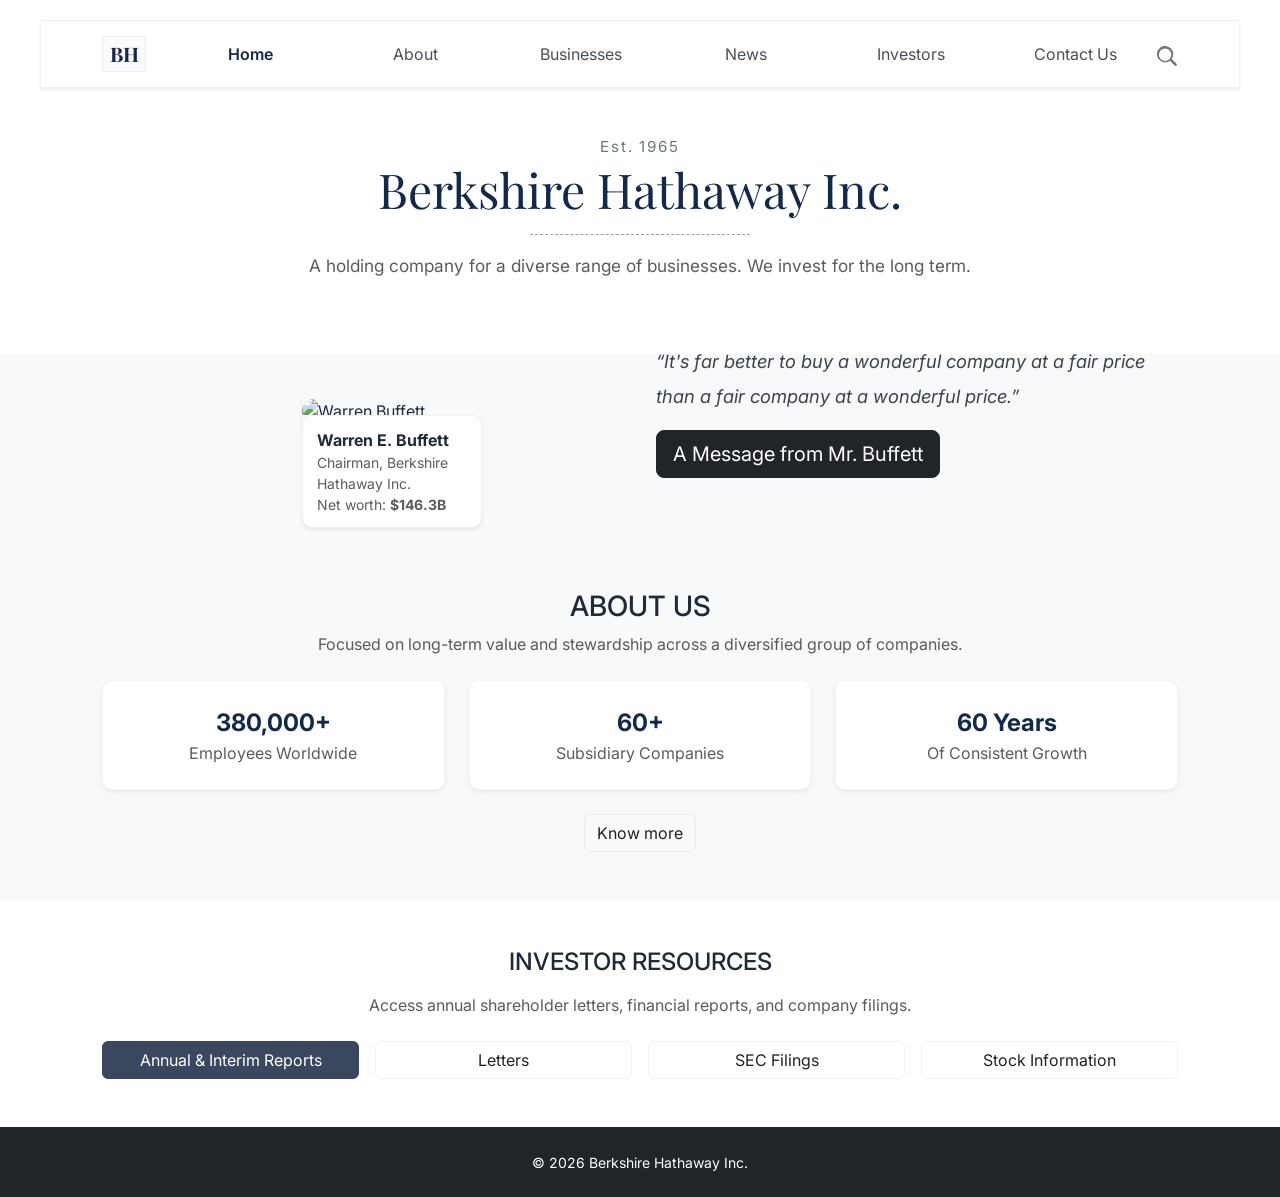
==== commit dc6bfe0a: "Split hero and Buffett sections" ====
--- a/index.html
+++ b/index.html
@@ -64,36 +64,33 @@
       <!-- Hero -->
       <section class="hero-section py-5">
         <div class="container">
-          <div class="row align-items-center gy-4">
-            <!-- Left: Heading and CTAs -->
-            <div class="col-lg-7 text-center text-lg-start">
-              <p class="est">Est. 1965</p>
-              <h1 class="display-4 site-title">Berkshire Hathaway <span class="fw-normal">Inc.</span></h1>
-              <p class="lead text-muted mt-3">A holding company for a diverse range of businesses. We invest for the long term.</p>
+          <div class="hero-stack">
+            <p class="est">Est. 1965</p>
+            <h1 class="display-4 site-title">Berkshire Hathaway Inc.</h1>
+            <div class="hero-divider" aria-hidden="true"></div>
+            <p class="hero-subtitle text-muted">A holding company for a diverse range of businesses. We invest for the long term.</p>
+          </div>
+        </div>
+      </section>
 
-              <div class="mt-4 d-flex flex-column flex-sm-row gap-2 gap-sm-3 justify-content-center justify-content-lg-start">
-                <a class="btn btn-outline-secondary btn-lg" href="about.html">Know more</a>
-                <a class="btn btn-dark btn-lg" href="#contact">A Message from Mr. Buffett</a>
+      <!-- Buffett section -->
+      <section class="buffett-section">
+        <div class="container">
+          <div class="buffett-grid">
+            <div class="buffett-image-wrap">
+              <div class="buffett-card shadow-sm">
+                <img src="https://images.unsplash.com/photo-1544005313-94ddf0286df2?auto=format&fit=crop&w=900&q=80" alt="Warren Buffett" class="buffett-image" />
+                <div class="buffett-info-card shadow-sm">
+                  <div class="fw-bold">Warren E. Buffett</div>
+                  <div class="text-muted small">Chairman, Berkshire Hathaway Inc.</div>
+                  <div class="small text-muted">Net worth: <strong>$146.3B</strong></div>
+                </div>
               </div>
             </div>
 
-            <!-- Right: Portrait card + quote -->
-            <div class="col-lg-5">
-              <div class="card portrait-card border-0 shadow-sm overflow-hidden">
-                <div class="row g-0">
-                  <div class="col-5 d-none d-md-block px-0">
-                    <!-- Placeholder image -->
-                    <img src="https://images.unsplash.com/photo-1544005313-94ddf0286df2?auto=format&fit=crop&w=600&q=80" alt="Portrait" class="img-fluid h-100 object-cover" />
-                  </div>
-                  <div class="col-md-7 p-4">
-                    <h5 class="mb-1">Warren E. Buffett</h5>
-                    <p class="small text-muted mb-2">Chairman, Berkshire Hathaway Inc.</p>
-                    <p class="mb-2 text-muted small">Net worth: <strong>$146.3B</strong></p>
-                    <p class="fst-italic">“It's far better to buy a wonderful company at a fair price than a fair company at a wonderful price.”</p>
-                    <a class="btn btn-sm btn-outline-dark mt-2" href="#">Read message</a>
-                  </div>
-                </div>
-              </div>
+            <div class="buffett-copy">
+              <p class="buffett-quote fst-italic">“It's far better to buy a wonderful company at a fair price than a fair company at a wonderful price.”</p>
+              <a class="btn btn-dark btn-lg mt-3" href="#">A Message from Mr. Buffett</a>
             </div>
           </div>
         </div>
--- a/css/style.css
+++ b/css/style.css
@@ -49,10 +49,58 @@
 
 
 /* Header / Hero */
-.hero-section{padding-top:4.5rem;padding-bottom:3.5rem}
+.hero-section{padding-top:5.5rem;padding-bottom:4rem}
+.hero-stack{
+	display:flex;
+	flex-direction:column;
+	align-items:center;
+	text-align:center;
+	max-width:820px;
+	margin:0 auto;
+}
 .est{font-size:.95rem;color:var(--muted);letter-spacing:.12rem;margin-bottom:.35rem}
-.site-title{font-family:'Playfair Display', serif;font-size:3rem;color:var(--accent);line-height:1}
-.site-title .fw-normal{font-weight:500}
+.site-title{font-family:'Playfair Display', serif;font-size:3rem;color:var(--accent);line-height:1.05;margin-bottom:0}
+.hero-divider{
+	width:220px;
+	height:1px;
+	border-top:1px dashed rgba(19,41,75,0.45);
+	margin:1.2rem 0 1rem;
+}
+.hero-subtitle{max-width:720px;font-size:1.08rem;line-height:1.7;margin:0}
+
+/* Buffett section */
+.buffett-section{
+	padding:1rem 0 4rem;
+	background:linear-gradient(to bottom, transparent 0%, transparent 12%, #f8f9fb 12%, #f8f9fb 100%);
+}
+.buffett-grid{
+	display:grid;
+	grid-template-columns:1fr 1fr;
+	gap:2rem;
+	align-items:center;
+}
+.buffett-image-wrap{position:relative;display:flex;justify-content:center}
+.buffett-card{position:relative;display:inline-block}
+.buffett-image{
+	display:block;
+	width:min(100%, 460px);
+	height:auto;
+	object-fit:cover;
+	border-radius:18px;
+	filter:saturate(0.98);
+}
+.buffett-info-card{
+	position:absolute;
+	left:0;
+	top:16px;
+	background:#fff;
+	border:1px solid rgba(16,24,40,0.06);
+	border-radius:10px;
+	padding:12px 14px;
+	min-width:180px;
+}
+.buffett-copy{max-width:520px}
+.buffett-quote{font-size:1.15rem;line-height:1.9;color:#3d434c;text-align:left;margin:0}
 
 /* Portrait card */
 .portrait-card{border-radius:10px}
@@ -80,6 +128,10 @@
 	.nav-links-row{width:auto}
 	.nav-links-row .nav-item{flex:auto}
 	.nav-links-row .nav-link{text-align:left}
+	.buffett-grid{grid-template-columns:1fr}
+	.buffett-copy{text-align:center;justify-self:center}
+	.buffett-quote{text-align:center}
+	.buffett-info-card{left:12px;top:12px}
 }
 
 /* Utility */
